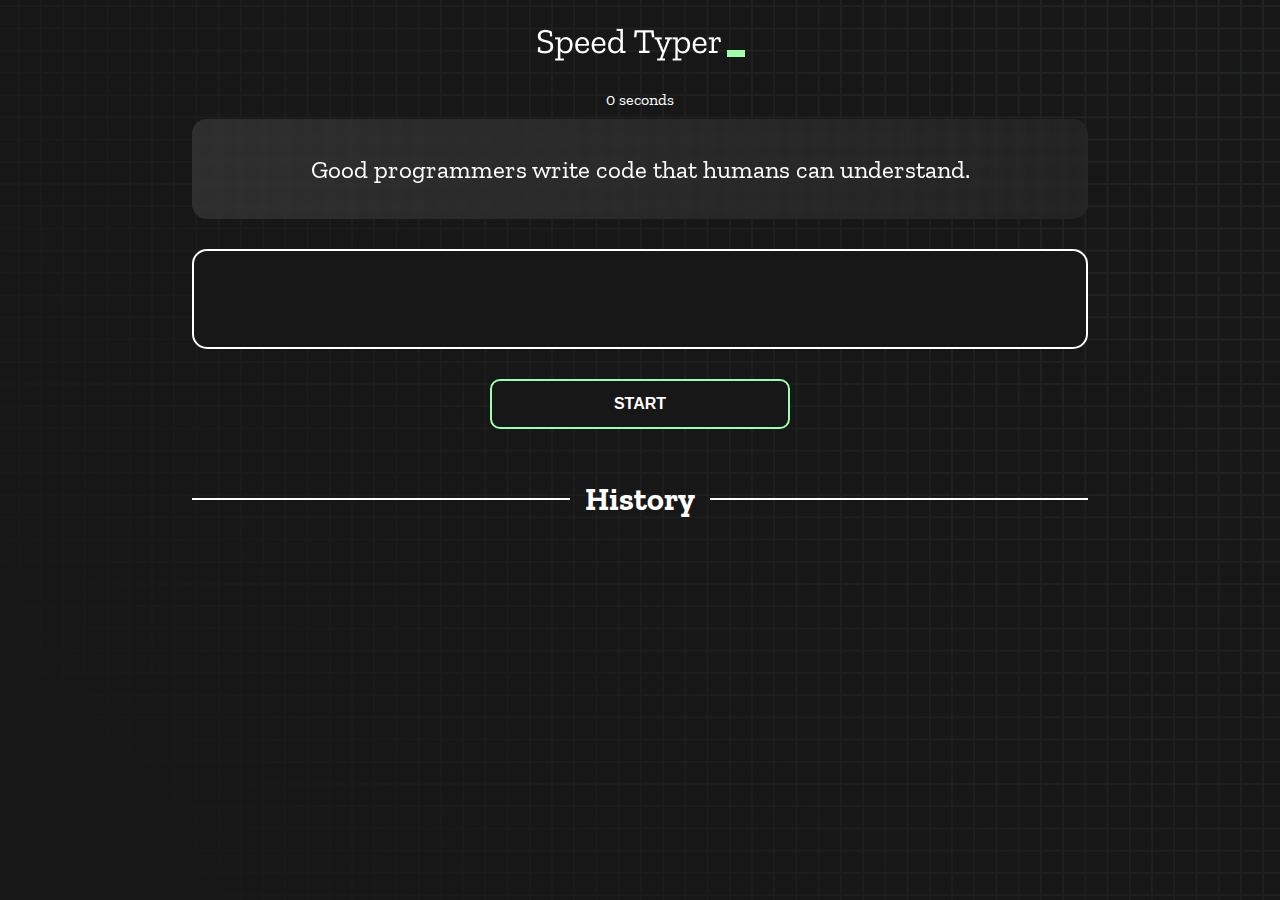
==== index.html @ 003d4611 "Initial commit" ====
<!DOCTYPE html>
<html lang="en">
  <head>
    <meta charset="UTF-8" />
    <meta http-equiv="X-UA-Compatible" content="IE=edge" />
    <meta name="viewport" content="width=device-width, initial-scale=1.0" />
    <title>Speed Monster</title>
    <link rel="stylesheet" href="styles.css" />
    <link rel="preconnect" href="https://fonts.googleapis.com" />
    <link rel="preconnect" href="https://fonts.gstatic.com" crossorigin />
    <link
      href="https://fonts.googleapis.com/css2?family=Zilla+Slab:wght@300;400;500&display=swap"
      rel="stylesheet"
    />
  </head>
  <body>
    <h1 class="title"><img src="./logo.png" /></h1>
    <div id="show-time">0 seconds</div>

    <div class="box-container">
      <div id="question"></div>

      <div id="display" class="inactive"></div>

      <div class="buttons">
        <button id="starts">START</button>
      </div>

      <div class="divider-container">
        <div class="line"></div>
        <h1 class="title2">History</h1>
        <div class="line"></div>
      </div>
      <div id="histories"></div>
    </div>

    <div id="countdown"></div>
    <div id="modal-background" class="hidden"></div>
    <div id="result" class="hidden"></div>

    <script src="./history.js"></script>
    <script src="./script.js"></script>
  </body>
</html>
---- styles.css ----
* {
  padding: 0;
  margin: 0;
  box-sizing: border-box;
}

body {
  background-image: url("./bg.png");
  background-size: cover;
  background-position: left top;
  font-family: "Zilla Slab", serif;
}

.box-container {
  width: 70%;
  margin: 0 auto;
}

#question {
  height: 100px;
  display: flex;
  align-items: center;
  justify-content: center;
  color: white;
  font-size: 25px;
  border-radius: 15px;
  background: rgb(255, 255, 255);
  background: linear-gradient(
    92.49deg,
    rgba(255, 255, 255, 0.1) 0.18%,
    rgba(255, 255, 255, 0.05) 99.85%
  );
  backdrop-filter: blur(5px);
  margin-bottom: 30px;
}

#display {
  height: 100px;
  display: flex;
  flex-wrap: wrap;
  align-items: center;
  padding-left: 5rem;
  color: white;
  font-size: 32px;
  background-color: #171717;
  border: 2px solid #9dffad;
  border-radius: 15px;
}

#countdown {
  position: fixed;
  height: 100vh;
  width: 100vw;
  background-color: rgba(0, 0, 0, 0.8);
  top: 0;
  left: 0;
  display: flex;
  align-items: center;
  justify-content: center;
  font-size: 3rem;
  color: white;
  display: none;
}
#result {
  position: fixed;
  top: 10%; 
  left: 10%;
  transform: translate(-50%, -50%);
  height: 250px;
  width: 400px;
  background-color: #171717;
  border-radius: 15px;
  border: 2px solid #9dffad;
  color: white;
  text-align: center;
  padding: 2rem;
}
#show-time{
  text-align: center;
  color: white;
  margin: 10px 0;
}

.green {
  color: #9dffad;
}
.red {
  color: #eb6565;
}
.bold {
  font-weight: 700;
}
.inactive {
  border: 2px solid white !important;
}
.hidden {
  display: none;
}
.title {
  text-align: center;
  color: white;
  margin: 20px 0;
}

.divider-container {
  height: 80px;
  display: flex;
  justify-content: center;
  align-items: center;
  gap: 15px;
  margin: 0 auto;
}

.line {
  height: 2px;
  background: white;
  width: 100%;
}

.title2 {
  color: white;
  display: block;
}

.buttons {
  display: flex;
  justify-content: center;
  margin: 30px 0;
}
button {
  padding: 10px 20px;
  border: none;
  font-size: 16px;
  font-weight: bold;
  width: 300px;
  height: 50px;
  color: white;
  background-color: #171717;
  border-radius: 10px;
  border: 2px solid #9dffad;
  cursor: pointer;
}

#histories {
  display: flex;
  flex-wrap: wrap;
  justify-content: space-around;
}

.card {
  width: 100%;
  height: 100%;
  padding: 50px;
  display: flex;
  justify-content: space-between;
  align-items: center;
  padding: 20px 30px;
  color: white;
  border-radius: 15px;
  background: rgb(255, 255, 255);
  background: linear-gradient(
    92.49deg,
    rgba(255, 255, 255, 0.1) 0.18%,
    rgba(255, 255, 255, 0.05) 99.85%
  );
  backdrop-filter: blur(5px);
  margin-bottom: 30px;
}

#modal-background {
  background: rgb(255, 255, 255);
  background: linear-gradient(
    92.49deg,
    rgba(255, 255, 255, 0.1) 0.18%,
    rgba(255, 255, 255, 0.05) 99.85%
  );
  backdrop-filter: blur(5px);
  height: 100vh;
  width: 100%;
  position: fixed;
  top: 0;
}

@media only screen and (max-width: 700px) {
  .box-container {
    padding: 0 20px;
    width: 100%;
  }
  .card {
    flex-direction: column;
  }
}
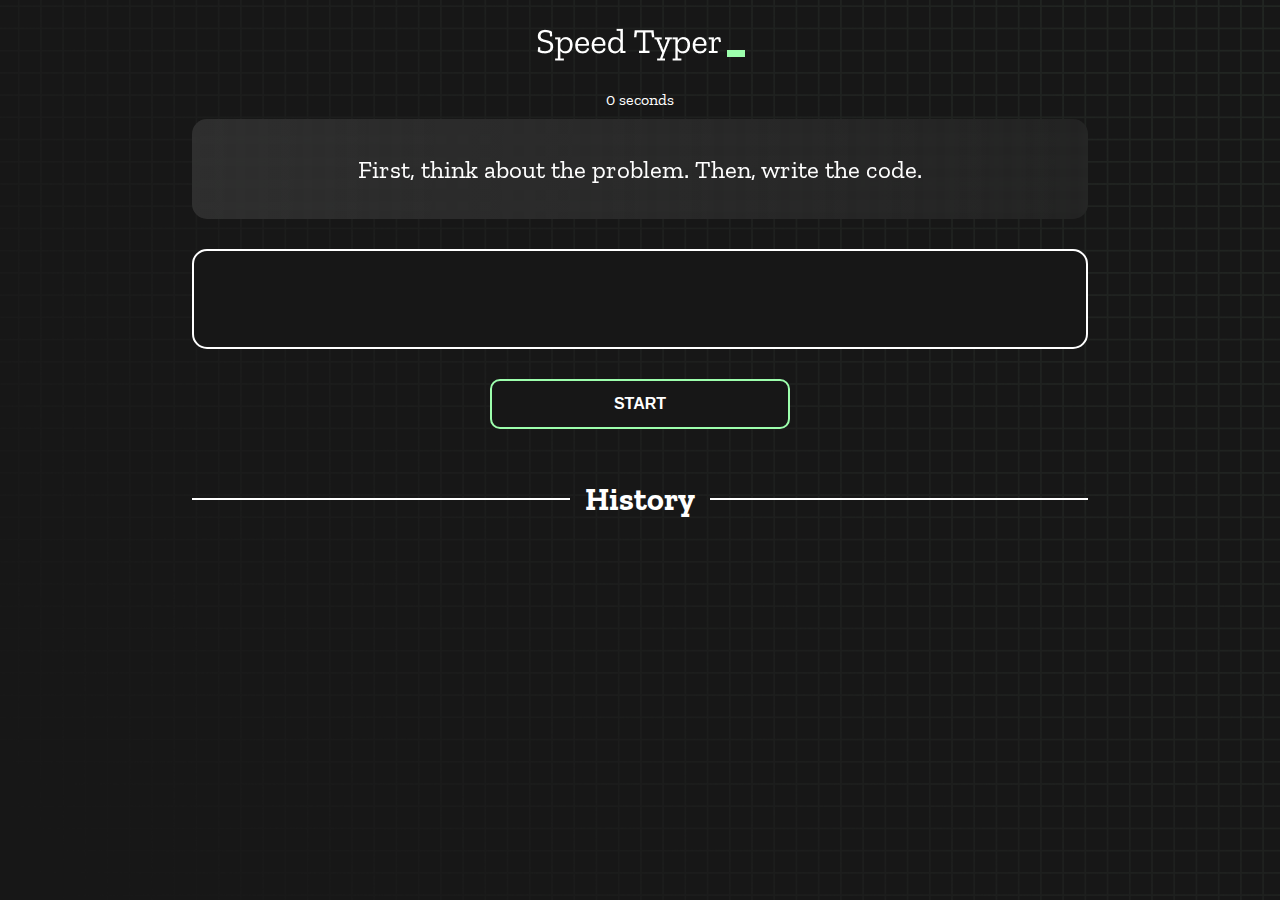
==== commit 8b36a061: "find bug modal center problem and solve this problem" ====
--- a/index.html
+++ b/index.html
@@ -36,7 +36,9 @@
 
     <div id="countdown"></div>
     <div id="modal-background" class="hidden"></div>
-    <div id="result" class="hidden"></div>
+    <div id="result" class="hidden">
+      
+    </div>
 
     <script src="./history.js"></script>
     <script src="./script.js"></script>
--- a/styles.css
+++ b/styles.css
@@ -62,9 +62,10 @@
   display: none;
 }
 #result {
-  position: fixed;
-  top: 10%; 
-  left: 10%;
+ position: absolute;
+  top: 50%; 
+  left: 50%; 
+  
   transform: translate(-50%, -50%);
   height: 250px;
   width: 400px;
@@ -181,6 +182,7 @@
   top: 0;
 }
 
+
 @media only screen and (max-width: 700px) {
   .box-container {
     padding: 0 20px;
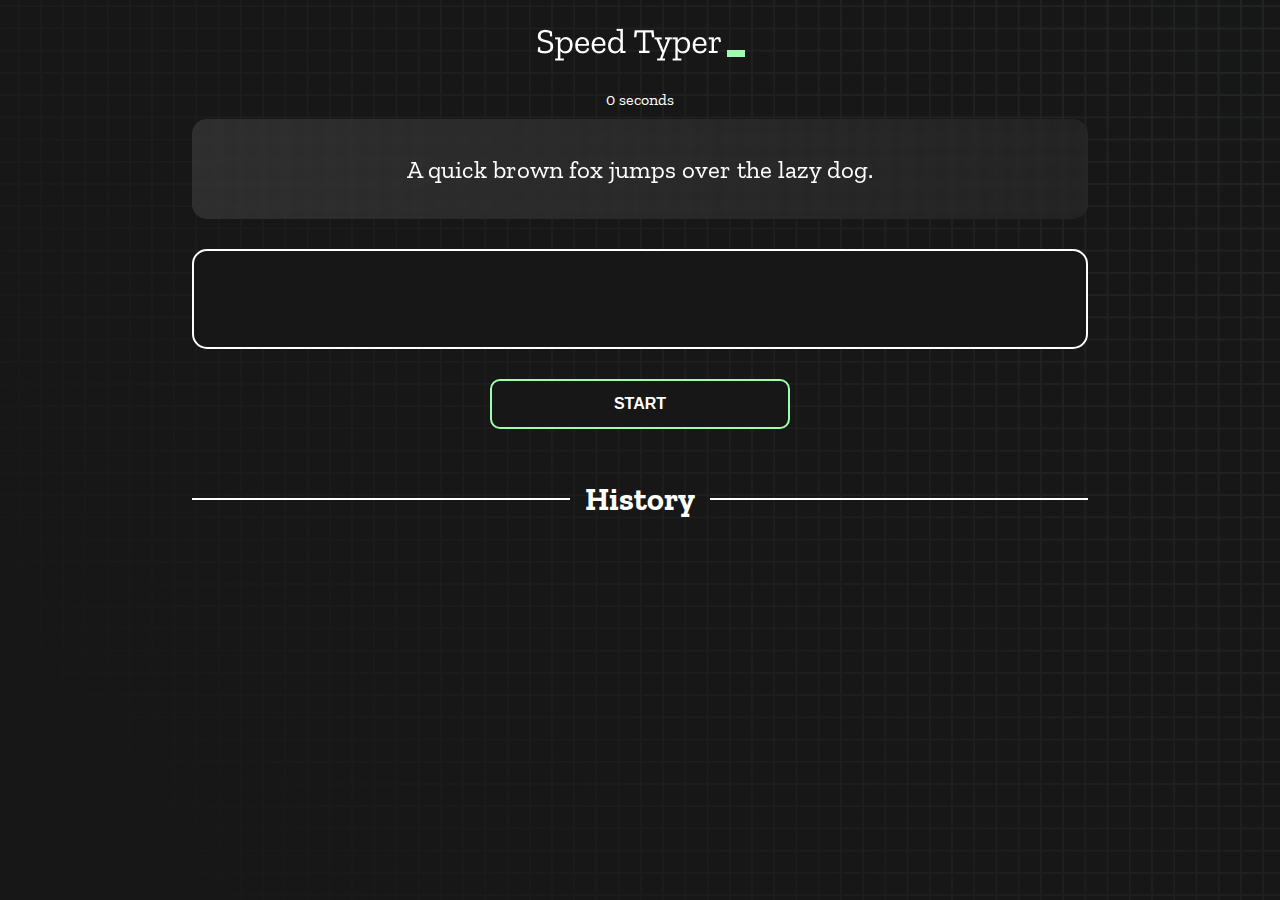
==== commit 7275677e: "solve three colum requere" ====
--- a/index.html
+++ b/index.html
@@ -37,9 +37,11 @@
     <div id="countdown"></div>
     <div id="modal-background" class="hidden"></div>
     <div id="result" class="hidden">
-      
+
     </div>
+    <footer>
 
+    </footer>
     <script src="./history.js"></script>
     <script src="./script.js"></script>
   </body>
--- a/styles.css
+++ b/styles.css
@@ -2,6 +2,7 @@
   padding: 0;
   margin: 0;
   box-sizing: border-box;
+  
 }
 
 body {
@@ -9,6 +10,7 @@
   background-size: cover;
   background-position: left top;
   font-family: "Zilla Slab", serif;
+  position: relative;
 }
 
 .box-container {
@@ -64,8 +66,7 @@
 #result {
  position: absolute;
   top: 50%; 
-  left: 50%; 
-  
+  left: 50%;  
   transform: translate(-50%, -50%);
   height: 250px;
   width: 400px;
@@ -192,3 +193,15 @@
     flex-direction: column;
   }
 }
+@media only screen and (min-width: 1024px) {
+  #histories{
+    display: grid;
+    grid-template-columns: repeat(3, 1fr);
+    column-gap: 20px;
+    row-gap: 20px;
+    
+  }
+  .card {
+    flex-direction: column;
+  }
+}
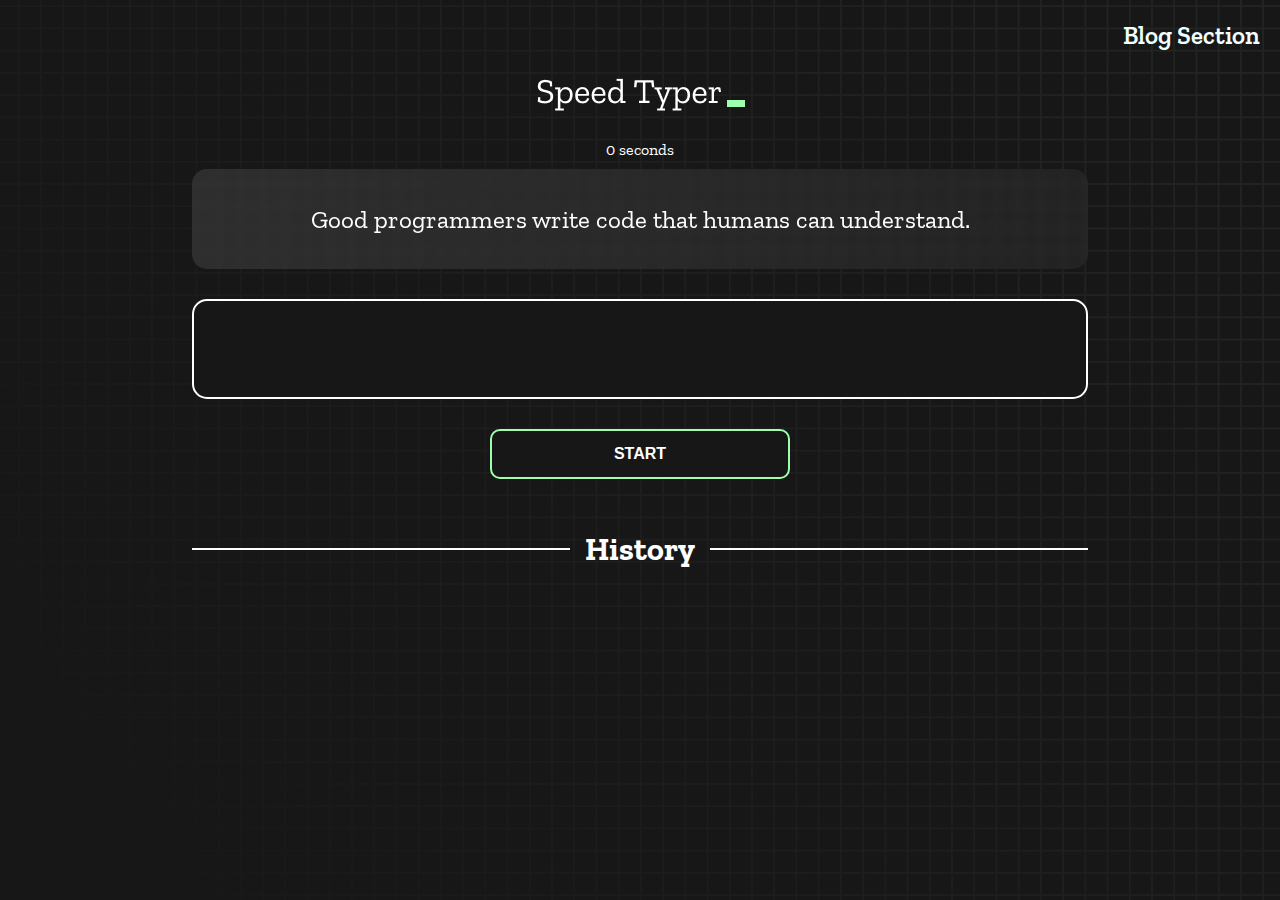
==== commit 6704201f: "fixd all require problem solved" ====
--- a/index.html
+++ b/index.html
@@ -14,7 +14,8 @@
     />
   </head>
   <body>
-    <h1 class="title"><img src="./logo.png" /></h1>
+    <a class="blog-section" href="blog.html">Blog Section</a>
+    <h1 class="title"><img src="./logo.png" / alt=""></h1>
     <div id="show-time">0 seconds</div>
 
     <div class="box-container">
--- a/styles.css
+++ b/styles.css
@@ -184,6 +184,17 @@
 }
 
 
+.blog-section{
+  font-weight: 600;
+  color: azure;
+  display: flex;
+  justify-content: flex-end;
+  margin-right: 20px;
+  margin-top: 20px;
+  font-size: 25px;
+  text-decoration: none;
+}
+
 @media only screen and (max-width: 700px) {
   .box-container {
     padding: 0 20px;
@@ -192,6 +203,7 @@
   .card {
     flex-direction: column;
   }
+  
 }
 @media only screen and (min-width: 1024px) {
   #histories{
@@ -204,4 +216,5 @@
   .card {
     flex-direction: column;
   }
-}
+  
+}
